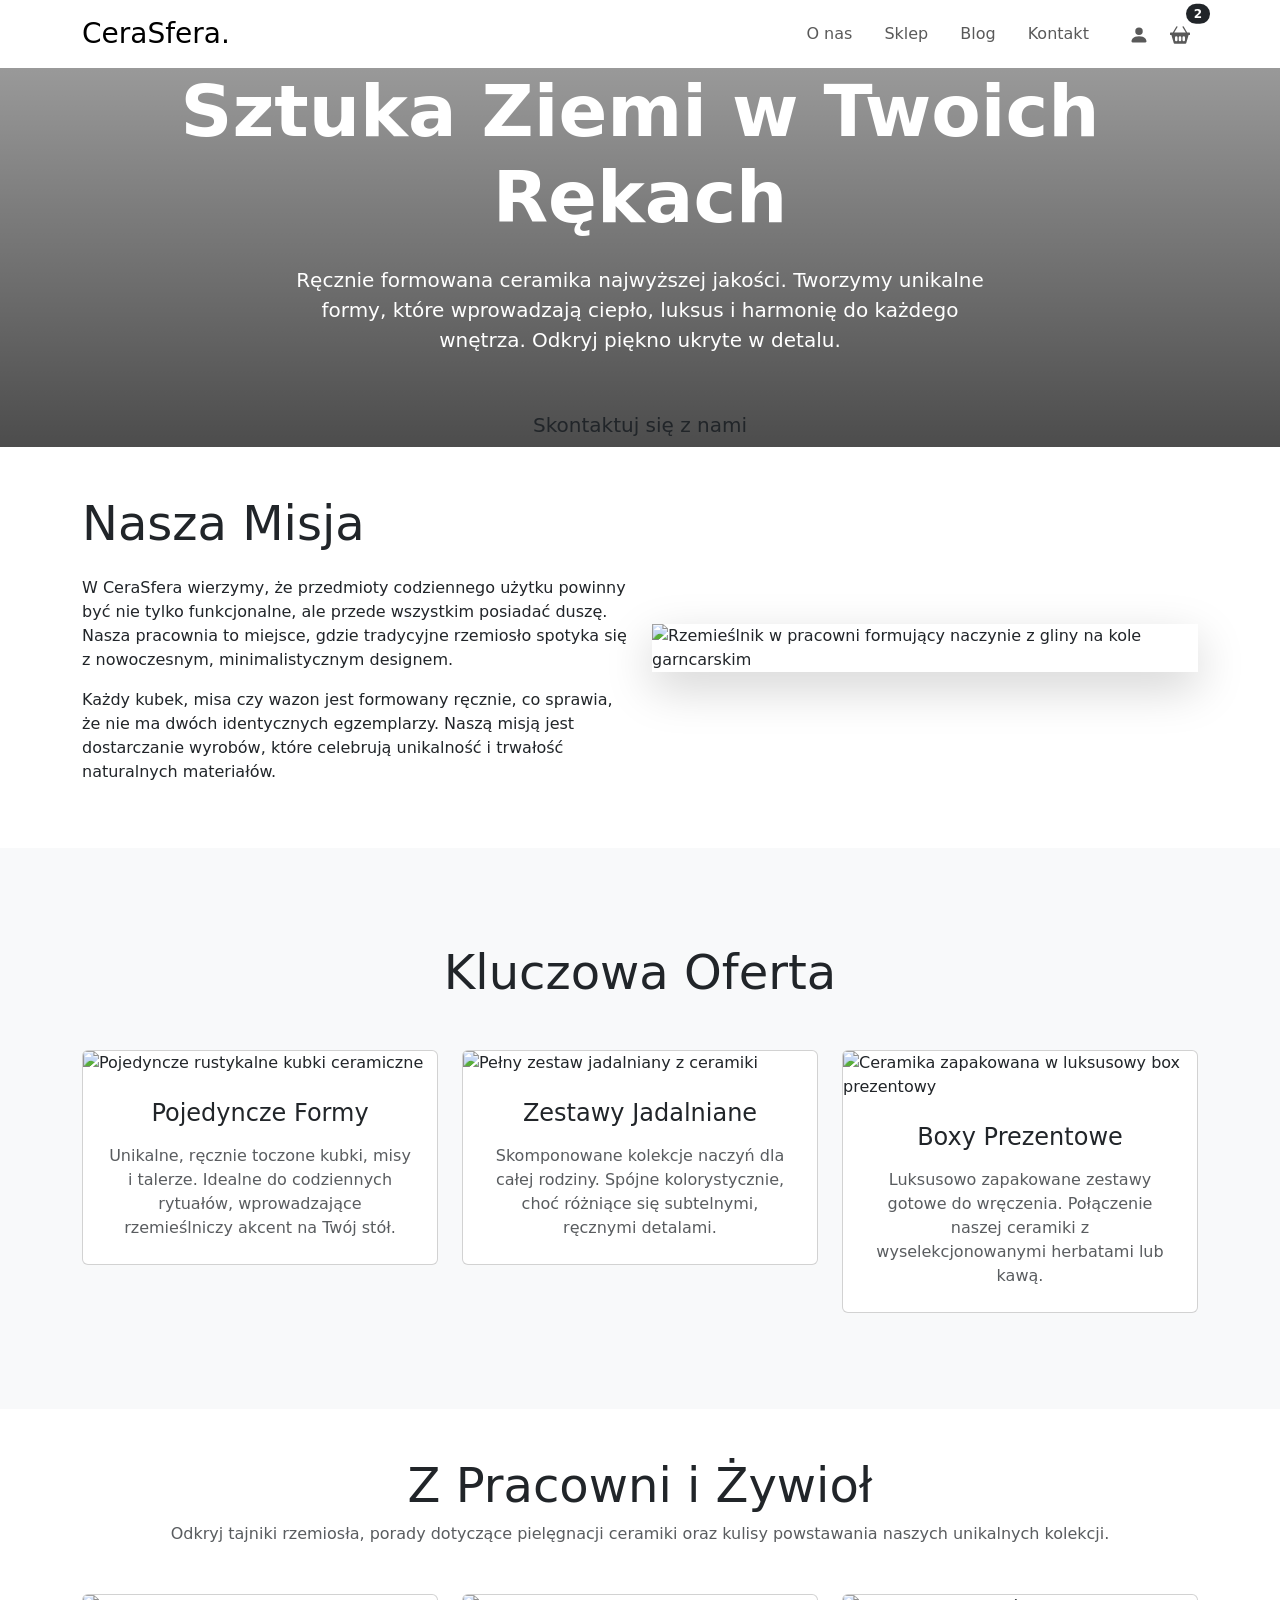
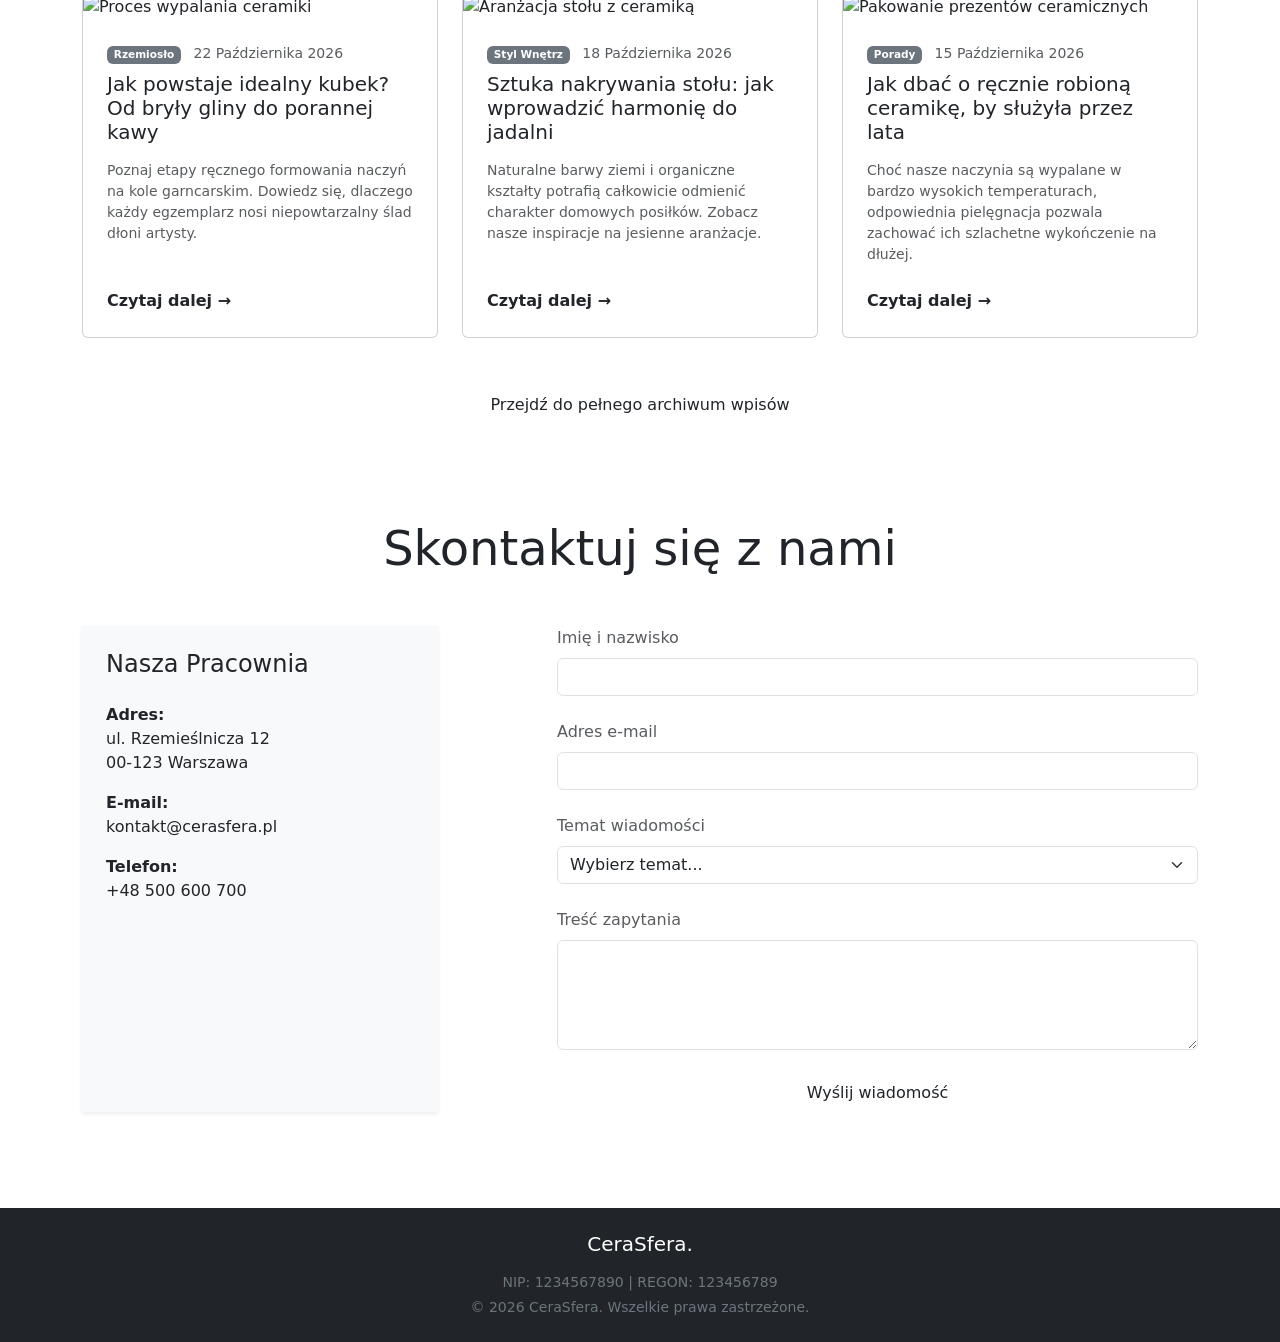
==== index.html @ 183e57df "Add initial HTML structure for CeraSfera website" ====
<!DOCTYPE html>
<html lang="pl">
<head>
    <meta charset="UTF-8">
    <meta name="viewport" content="width=device-width, initial-scale=1.0">
    
    <title>CeraSfera. - Luksusowa Ceramika</title>
    <meta name="description" content="CeraSfera. - Luksusowa, ręcznie formowana ceramika. Unikalne kubki, misy i zestawy jadalniane, które wprowadzą ciepło do Twojego wnętrza.">
    <meta property="og:title" content="CeraSfera. - Luksusowa Ceramika">
    <meta property="og:description" content="Ręcznie formowana ceramika najwyższej jakości. Odkryj piękno ukryte w detalu.">
    <meta property="og:image" content="img/tlo.jpg">

    <!-- Czcionki Google Fonts -->
    <link rel="preconnect" href="https://fonts.googleapis.com">
    <link rel="preconnect" href="https://fonts.gstatic.com" crossorigin>
    <link href="https://fonts.googleapis.com/css2?family=Cormorant+Garamond:wght@400;600&family=Lato:wght@300;400;700&display=swap" rel="stylesheet">

    <!-- Dane strukturalne JSON-LD Schema.org -->
    <script type="application/ld+json">
    {
      "@context": "https://schema.org",
      "@type": "LocalBusiness",
      "name": "CeraSfera.",
      "image": "img/tlo.jpg",
      "description": "Pracownia ręcznie formowanej ceramiki najwyższej jakości.",
      "address": {
        "@type": "PostalAddress",
        "streetAddress": "ul. Rzemieślnicza 12",
        "addressLocality": "Warszawa",
        "postalCode": "00-123",
        "addressCountry": "PL"
      },
      "telephone": "+48500600700",
      "email": "kontakt@cerasfera.pl"
    }
    </script>
    
    <link href="https://cdn.jsdelivr.net/npm/bootstrap@5.3.2/dist/css/bootstrap.min.css" rel="stylesheet">
    <link rel="stylesheet" href="style.css">
</head>
<body>

    <header>
        <nav class="navbar navbar-expand-lg">
            <div class="container">
                <a class="navbar-brand fs-3" href="index.html">CeraSfera.</a>
                <button class="navbar-toggler" type="button" data-bs-toggle="collapse" data-bs-target="#navbarNav" aria-controls="navbarNav" aria-expanded="false" aria-label="Przełącz nawigację">
                    <span class="navbar-toggler-icon"></span>
                </button>
                <div class="collapse navbar-collapse justify-content-end" id="navbarNav">
                    <ul class="navbar-nav align-items-lg-center">
                        <li class="nav-item"><a class="nav-link px-3" href="index.html#o-nas">O nas</a></li>
                        <li class="nav-item"><a class="nav-link px-3" href="sklep.html">Sklep</a></li>
                        <li class="nav-item"><a class="nav-link px-3" href="blog.html">Blog</a></li>
                        <li class="nav-item"><a class="nav-link px-3" href="index.html#kontakt">Kontakt</a></li>
                        <!-- Ikony e-commerce -->
                        <li class="nav-item ms-lg-3 mt-2 mt-lg-0">
                            <a class="nav-link px-2 d-inline-block" href="konto.html" title="Konto użytkownika">
    <svg xmlns="http://www.w3.org/2000/svg" width="20" height="20" fill="currentColor" class="bi bi-person-fill" viewBox="0 0 16 16">
      <path d="M3 14s-1 0-1-1 1-4 6-4 6 3 6 4-1 1-1 1zm5-6a3 3 0 1 0 0-6 3 3 0 0 0 0 6"/>
    </svg>
</a>
                           <a class="nav-link px-2 d-inline-block position-relative" href="koszyk.html" title="Koszyk">
    <svg xmlns="http://www.w3.org/2000/svg" width="20" height="20" fill="currentColor" class="bi bi-basket2-fill" viewBox="0 0 16 16">
      <path d="M5.929 1.757a.5.5 0 1 0-.858-.514L2.217 6H.5a.5.5 0 0 0-.5.5v1a.5.5 0 0 0 .5.5h.623l1.844 6.456A.75.75 0 0 0 3.69 15h8.622a.75.75 0 0 0 .722-.544L14.877 8h.623a.5.5 0 0 0 .5-.5v-1a.5.5 0 0 0-.5-.5h-1.717L10.93 1.243a.5.5 0 1 0-.858.514L12.617 6H3.383zM4 10a1 1 0 0 1 2 0v2a1 1 0 1 1-2 0zm3 0a1 1 0 0 1 2 0v2a1 1 0 1 1-2 0zm4-1a1 1 0 0 1 1 1v2a1 1 0 1 1-2 0v-2a1 1 0 0 1 1-1"/>
    </svg>
    <span class="position-absolute top-0 start-100 translate-middle badge rounded-pill bg-dark badge-cart">2</span>
</a>
                            </a>
                        </li>
                    </ul>
                </div>
            </div>
        </nav>
    </header>

    <main>
        <!-- Sekcja Hero (Pasek fixed-top ładnie na nią nachodzi) -->
        <section id="hero" style="background: linear-gradient(rgba(0,0,0,0.4), rgba(0,0,0,0.7)), url('img/tlo.jpg') center/cover no-repeat;">
            <div class="container text-center text-white">
                <h1 class="display-2 fw-bold mb-4">Sztuka Ziemi w Twoich Rękach</h1>
                <p class="lead mb-5 mx-auto" style="max-width: 700px;">Ręcznie formowana ceramika najwyższej jakości. Tworzymy unikalne formy, które wprowadzają ciepło, luksus i harmonię do każdego wnętrza. Odkryj piękno ukryte w detalu.</p>
                <a href="#kontakt" class="btn btn-premium fs-5">Skontaktuj się z nami</a>
            </div>
        </section>

        <!-- Sekcja O nas -->
        <section id="o-nas" class="container">
            <div class="row align-items-center my-5">
                <div class="col-md-6 mb-4 mb-md-0">
                    <h2 class="mb-4 display-5">Nasza Misja</h2>
                    <p>W CeraSfera wierzymy, że przedmioty codziennego użytku powinny być nie tylko funkcjonalne, ale przede wszystkim posiadać duszę. Nasza pracownia to miejsce, gdzie tradycyjne rzemiosło spotyka się z nowoczesnym, minimalistycznym designem.</p>
                    <p>Każdy kubek, misa czy wazon jest formowany ręcznie, co sprawia, że nie ma dwóch identycznych egzemplarzy. Naszą misją jest dostarczanie wyrobów, które celebrują unikalność i trwałość naturalnych materiałów.</p>
                </div>
                <div class="col-md-6">
                    <img src="img/tlo.jpg" alt="Rzemieślnik w pracowni formujący naczynie z gliny na kole garncarskim" class="img-fluid shadow-lg">
                </div>
            </div>
        </section>

        <!-- Sekcja Oferta z Twoimi zdjęciami -->
        <section id="oferta" class="bg-light py-5">
            <div class="container my-5">
                <h2 class="text-center mb-5 display-5">Kluczowa Oferta</h2>
                <div class="row g-4">
                    
                    <!-- Karta 1 -->
                    <div class="col-md-4">
                        <div class="card card-premium">
                            <img src="img/pojedyncze.jpg" class="card-img-top" alt="Pojedyncze rustykalne kubki ceramiczne">
                            <div class="card-body p-4 text-center">
                                <h3 class="card-title h4">Pojedyncze Formy</h3>
                                <p class="card-text text-muted mt-3">Unikalne, ręcznie toczone kubki, misy i talerze. Idealne do codziennych rytuałów, wprowadzające rzemieślniczy akcent na Twój stół.</p>
                            </div>
                        </div>
                    </div>

                    <!-- Karta 2 -->
                    <div class="col-md-4">
                        <div class="card card-premium">
                            <img src="img/zestaw.jpg" class="card-img-top" alt="Pełny zestaw jadalniany z ceramiki">
                            <div class="card-body p-4 text-center">
                                <h3 class="card-title h4">Zestawy Jadalniane</h3>
                                <p class="card-text text-muted mt-3">Skomponowane kolekcje naczyń dla całej rodziny. Spójne kolorystycznie, choć różniące się subtelnymi, ręcznymi detalami.</p>
                            </div>
                        </div>
                    </div>

                    <!-- Karta 3 -->
                    <div class="col-md-4">
                        <div class="card card-premium">
                            <img src="img/box.jpg" class="card-img-top" alt="Ceramika zapakowana w luksusowy box prezentowy">
                            <div class="card-body p-4 text-center">
                                <h3 class="card-title h4">Boxy Prezentowe</h3>
                                <p class="card-text text-muted mt-3">Luksusowo zapakowane zestawy gotowe do wręczenia. Połączenie naszej ceramiki z wyselekcjonowanymi herbatami lub kawą.</p>
                            </div>
                        </div>
                    </div>

                </div>
            </div>
        </section>

        <!-- NOWA SEKCJA: Aktualności / Blog -->
        <section id="blog" class="container py-5">
            <div class="text-center mb-5">
                <h2 class="display-5">Z Pracowni i Żywioł</h2>
                <p class="text-muted">Odkryj tajniki rzemiosła, porady dotyczące pielęgnacji ceramiki oraz kulisy powstawania naszych unikalnych kolekcji.</p>
            </div>
            <div class="row g-4">
                <!-- Karta wpisu 1 -->
                <div class="col-md-4">
                    <div class="card card-premium h-100">
                        <img src="img/pojedyncze.jpg" class="card-img-top" alt="Proces wypalania ceramiki">
                        <div class="card-body p-4 d-flex flex-column">
                            <div class="mb-2 text-muted small">
                                <span class="badge bg-secondary me-2">Rzemiosło</span> 22 Października 2026
                            </div>
                            <h3 class="card-title h5 mb-3">Jak powstaje idealny kubek? Od bryły gliny do porannej kawy</h3>
                            <p class="card-text text-muted small mb-4">Poznaj etapy ręcznego formowania naczyń na kole garncarskim. Dowiedz się, dlaczego każdy egzemplarz nosi niepowtarzalny ślad dłoni artysty.</p>
                            <a href="single.html" class="mt-auto text-decoration-none fw-bold" style="color: var(--color-accent);">Czytaj dalej &rarr;</a>
                        </div>
                    </div>
                </div>
                <!-- Karta wpisu 2 -->
                <div class="col-md-4">
                    <div class="card card-premium h-100">
                        <img src="img/zestaw.jpg" class="card-img-top" alt="Aranżacja stołu z ceramiką">
                        <div class="card-body p-4 d-flex flex-column">
                            <div class="mb-2 text-muted small">
                                <span class="badge bg-secondary me-2">Styl Wnętrz</span> 18 Października 2026
                            </div>
                            <h3 class="card-title h5 mb-3">Sztuka nakrywania stołu: jak wprowadzić harmonię do jadalni</h3>
                            <p class="card-text text-muted small mb-4">Naturalne barwy ziemi i organiczne kształty potrafią całkowicie odmienić charakter domowych posiłków. Zobacz nasze inspiracje na jesienne aranżacje.</p>
                            <a href="single.html" class="mt-auto text-decoration-none fw-bold" style="color: var(--color-accent);">Czytaj dalej &rarr;</a>
                        </div>
                    </div>
                </div>
                <!-- Karta wpisu 3 -->
                <div class="col-md-4">
                    <div class="card card-premium h-100">
                        <img src="img/box.jpg" class="card-img-top" alt="Pakowanie prezentów ceramicznych">
                        <div class="card-body p-4 d-flex flex-column">
                            <div class="mb-2 text-muted small">
                                <span class="badge bg-secondary me-2">Porady</span> 15 Października 2026
                            </div>
                            <h3 class="card-title h5 mb-3">Jak dbać o ręcznie robioną ceramikę, by służyła przez lata</h3>
                            <p class="card-text text-muted small mb-4">Choć nasze naczynia są wypalane w bardzo wysokich temperaturach, odpowiednia pielęgnacja pozwala zachować ich szlachetne wykończenie na dłużej.</p>
                            <a href="single.html" class="mt-auto text-decoration-none fw-bold" style="color: var(--color-accent);">Czytaj dalej &rarr;</a>
                        </div>
                    </div>
                </div>
            </div>
            <div class="text-center mt-5">
                <a href="blog.html" class="btn btn-premium fs-6">Przejdź do pełnego archiwum wpisów</a>
            </div>
        </section>

        <!-- Sekcja Kontakt -->
        <section id="kontakt" class="container py-5">
            <h2 class="text-center mb-5 display-5">Skontaktuj się z nami</h2>
            <div class="row justify-content-center">
                <div class="col-md-4 mb-5 mb-md-0">
                    <div class="p-4 bg-light h-100 shadow-sm">
                        <h4 class="mb-4">Nasza Pracownia</h4>
                        <p><strong>Adres:</strong><br>ul. Rzemieślnicza 12<br>00-123 Warszawa</p>
                        <p><strong>E-mail:</strong><br>kontakt@cerasfera.pl</p>
                        <p><strong>Telefon:</strong><br>+48 500 600 700</p>
                    </div>
                </div>
                <div class="col-md-7 offset-md-1">
                    <form>
                        <div class="mb-4">
                            <label for="imieNazwisko" class="form-label text-muted">Imię i nazwisko</label>
                            <input type="text" class="form-control" id="imieNazwisko" required>
                        </div>
                        <div class="mb-4">
                            <label for="email" class="form-label text-muted">Adres e-mail</label>
                            <input type="email" class="form-control" id="email" required>
                        </div>
                        <div class="mb-4">
                            <label for="temat" class="form-label text-muted">Temat wiadomości</label>
                            <select class="form-select" id="temat" required>
                                <option value="" selected disabled>Wybierz temat...</option>
                                <option value="1">Zapytanie ogólne</option>
                                <option value="2">Wycena zamówienia indywidualnego</option>
                                <option value="3">Współpraca B2B</option>
                            </select>
                        </div>
                        <div class="mb-4">
                            <label for="wiadomosc" class="form-label text-muted">Treść zapytania</label>
                            <textarea class="form-control" id="wiadomosc" rows="4" required></textarea>
                        </div>
                        <button type="submit" class="btn btn-premium w-100">Wyślij wiadomość</button>
                    </form>
                </div>
            </div>
        </section>
    </main>

    <footer class="bg-dark text-white text-center py-4 mt-5">
        <div class="container">
            <h5 class="mb-3 text-white">CeraSfera.</h5>
            <p class="mb-1 text-secondary small">NIP: 1234567890 | REGON: 123456789</p>
            <p class="mb-0 text-secondary small">&copy; 2026 CeraSfera. Wszelkie prawa zastrzeżone.</p>
        </div>
    </footer>

    <script src="https://cdn.jsdelivr.net/npm/bootstrap@5.3.2/dist/js/bootstrap.bundle.min.js"></script>
    <script>
        const navLinks = document.querySelectorAll('.nav-link');
        const menuToggle = document.getElementById('navbarNav');
        const bsCollapse = new bootstrap.Collapse(menuToggle, {toggle: false});
        navLinks.forEach((l) => {
            l.addEventListener('click', () => { if (menuToggle.classList.contains('show')) { bsCollapse.toggle() } })
        });
    </script>
</body>
</html>
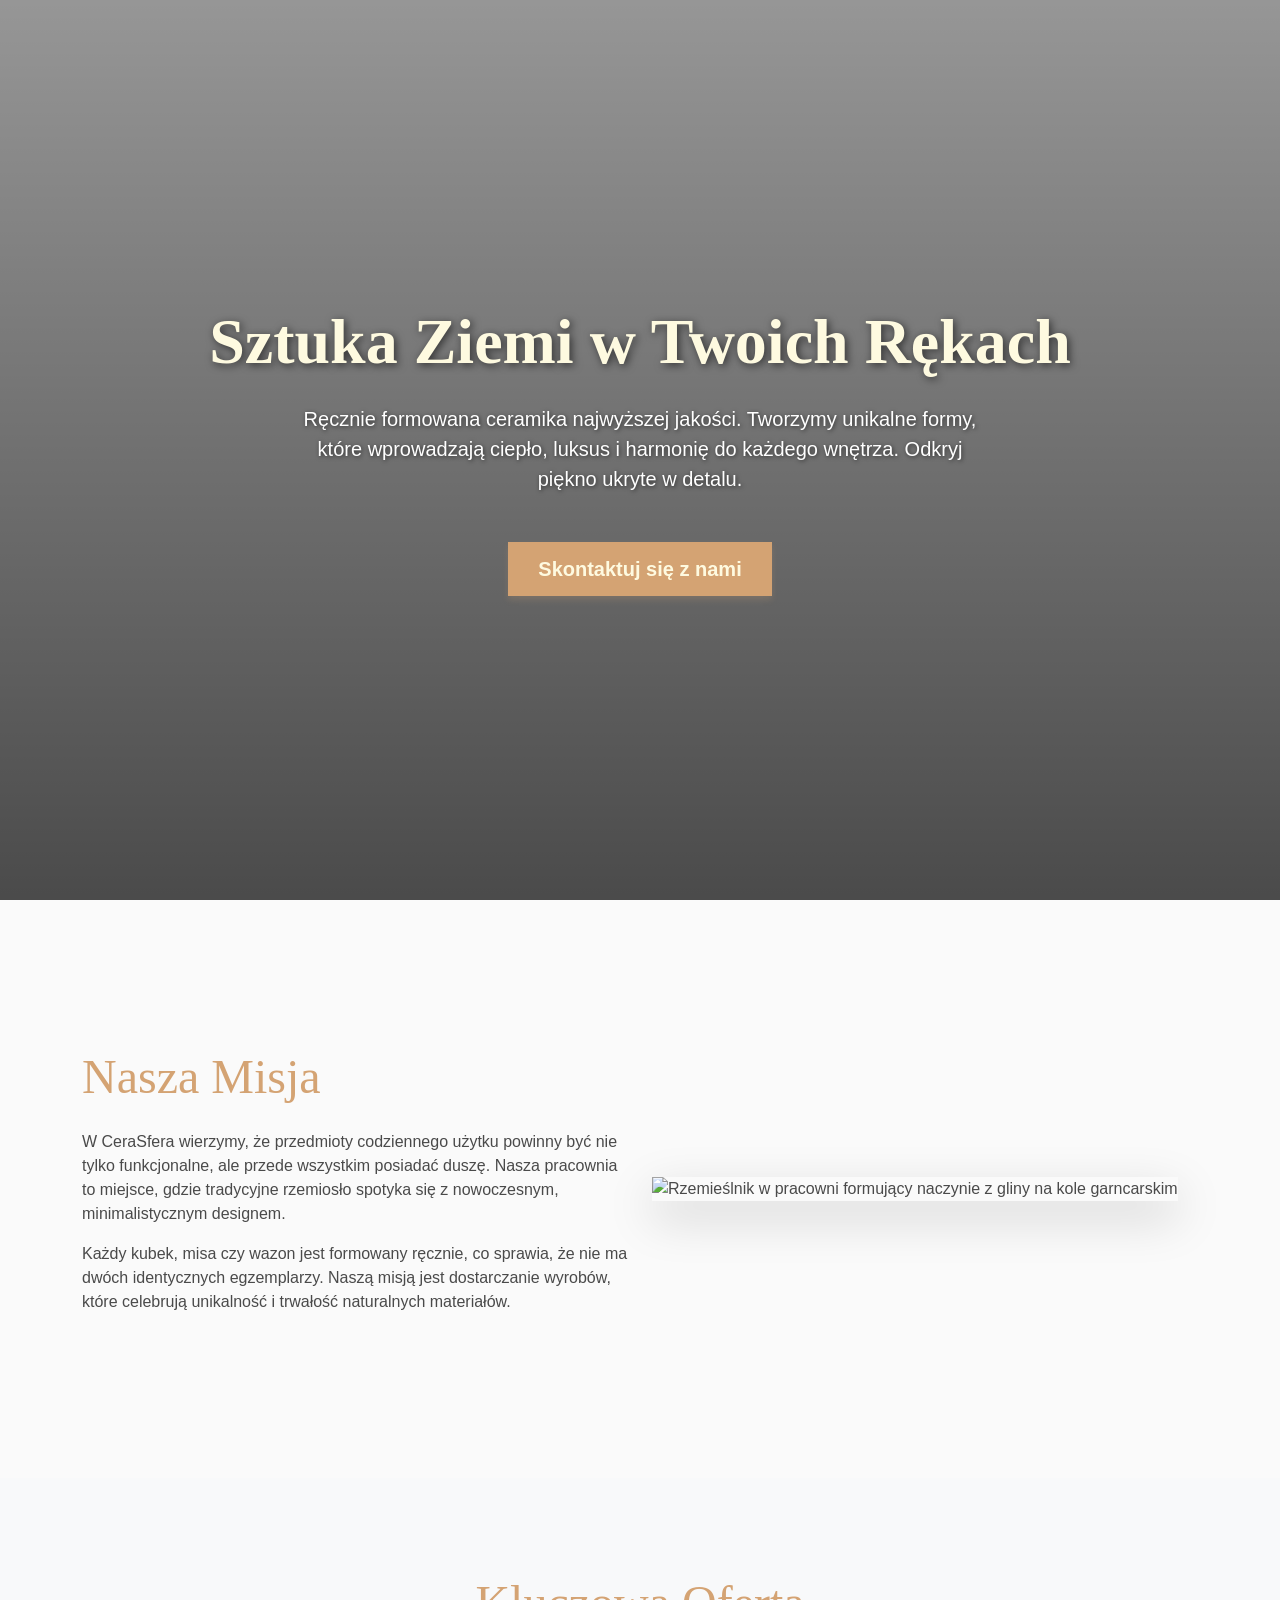
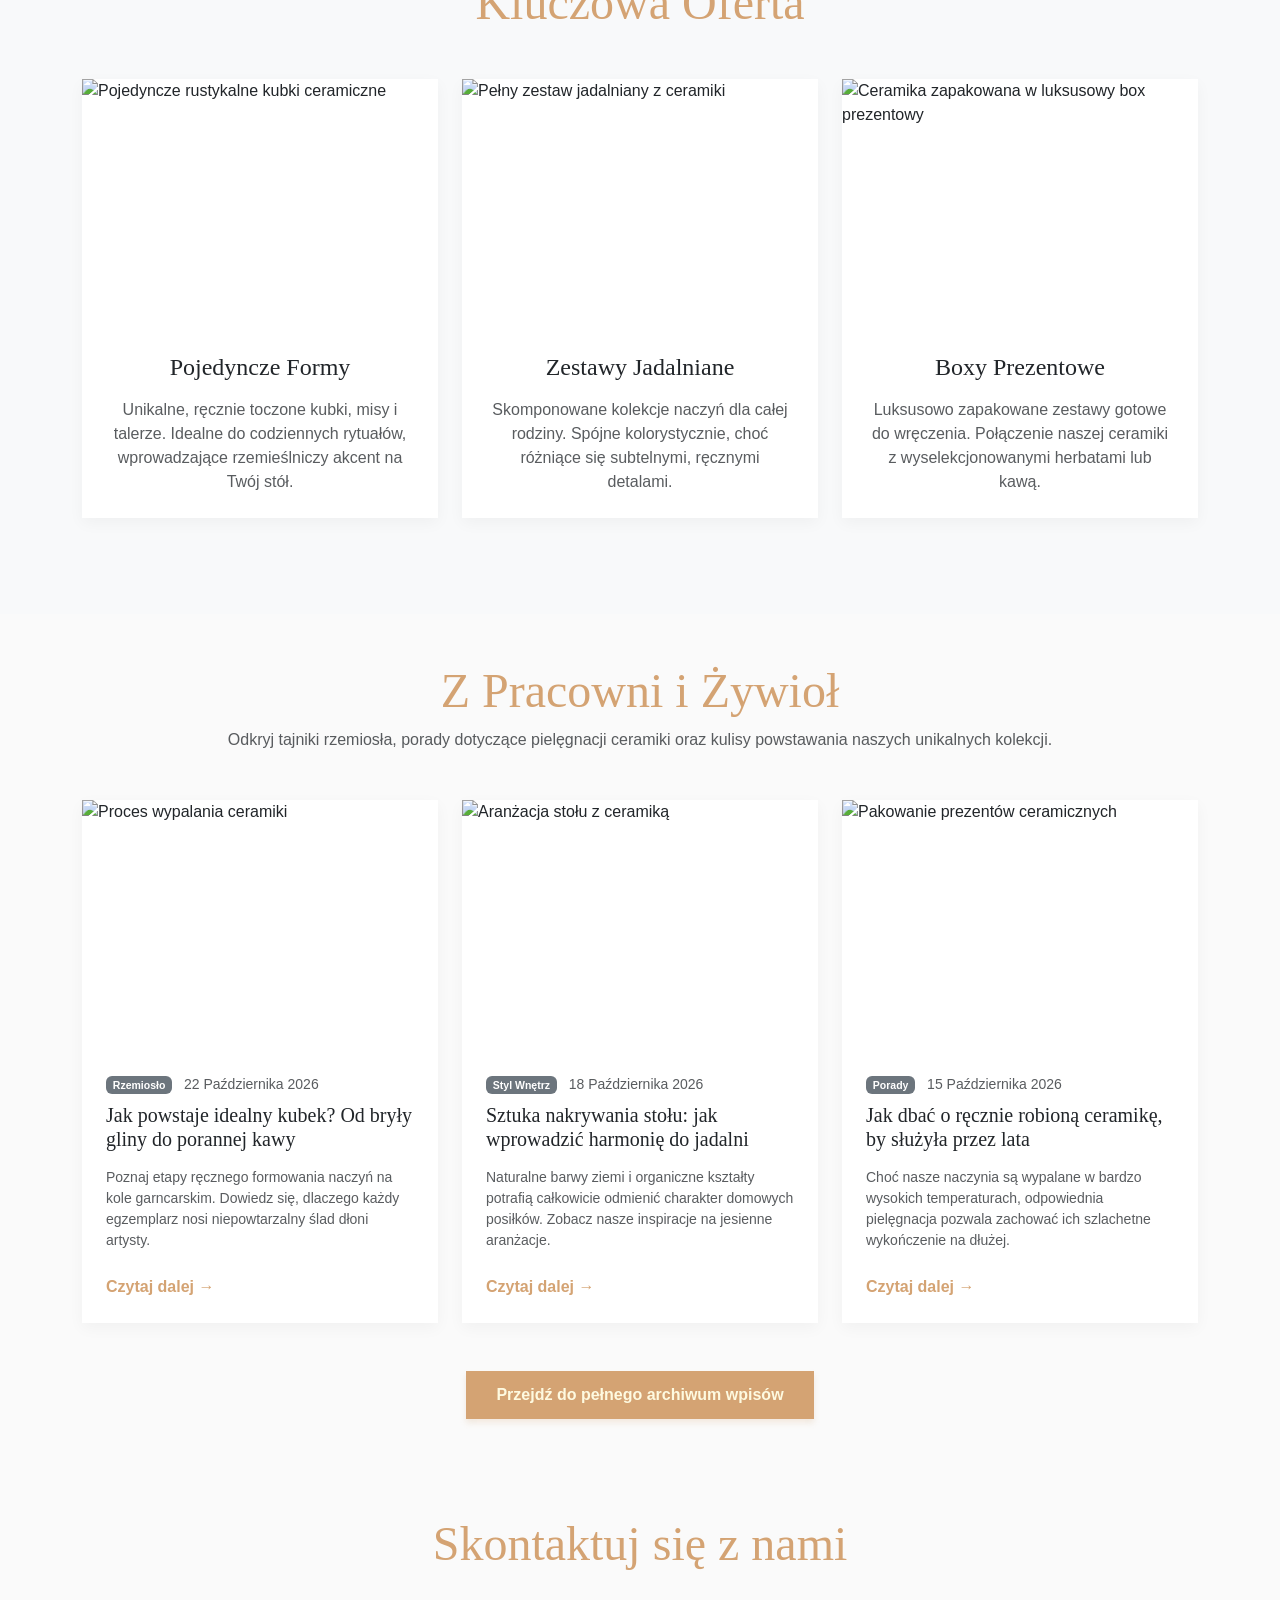
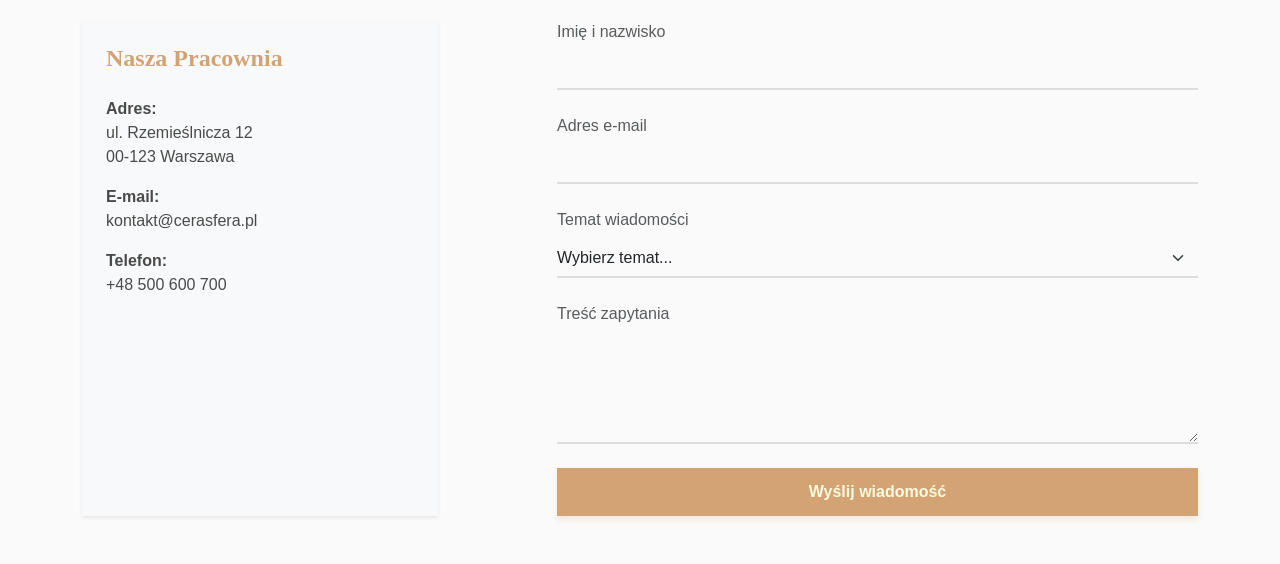
==== commit baa25712: "Refactor header and footer structure in index.html" ====
--- a/index.html
+++ b/index.html
@@ -40,39 +40,7 @@
 </head>
 <body>
 
-    <header>
-        <nav class="navbar navbar-expand-lg">
-            <div class="container">
-                <a class="navbar-brand fs-3" href="index.html">CeraSfera.</a>
-                <button class="navbar-toggler" type="button" data-bs-toggle="collapse" data-bs-target="#navbarNav" aria-controls="navbarNav" aria-expanded="false" aria-label="Przełącz nawigację">
-                    <span class="navbar-toggler-icon"></span>
-                </button>
-                <div class="collapse navbar-collapse justify-content-end" id="navbarNav">
-                    <ul class="navbar-nav align-items-lg-center">
-                        <li class="nav-item"><a class="nav-link px-3" href="index.html#o-nas">O nas</a></li>
-                        <li class="nav-item"><a class="nav-link px-3" href="sklep.html">Sklep</a></li>
-                        <li class="nav-item"><a class="nav-link px-3" href="blog.html">Blog</a></li>
-                        <li class="nav-item"><a class="nav-link px-3" href="index.html#kontakt">Kontakt</a></li>
-                        <!-- Ikony e-commerce -->
-                        <li class="nav-item ms-lg-3 mt-2 mt-lg-0">
-                            <a class="nav-link px-2 d-inline-block" href="konto.html" title="Konto użytkownika">
-    <svg xmlns="http://www.w3.org/2000/svg" width="20" height="20" fill="currentColor" class="bi bi-person-fill" viewBox="0 0 16 16">
-      <path d="M3 14s-1 0-1-1 1-4 6-4 6 3 6 4-1 1-1 1zm5-6a3 3 0 1 0 0-6 3 3 0 0 0 0 6"/>
-    </svg>
-</a>
-                           <a class="nav-link px-2 d-inline-block position-relative" href="koszyk.html" title="Koszyk">
-    <svg xmlns="http://www.w3.org/2000/svg" width="20" height="20" fill="currentColor" class="bi bi-basket2-fill" viewBox="0 0 16 16">
-      <path d="M5.929 1.757a.5.5 0 1 0-.858-.514L2.217 6H.5a.5.5 0 0 0-.5.5v1a.5.5 0 0 0 .5.5h.623l1.844 6.456A.75.75 0 0 0 3.69 15h8.622a.75.75 0 0 0 .722-.544L14.877 8h.623a.5.5 0 0 0 .5-.5v-1a.5.5 0 0 0-.5-.5h-1.717L10.93 1.243a.5.5 0 1 0-.858.514L12.617 6H3.383zM4 10a1 1 0 0 1 2 0v2a1 1 0 1 1-2 0zm3 0a1 1 0 0 1 2 0v2a1 1 0 1 1-2 0zm4-1a1 1 0 0 1 1 1v2a1 1 0 1 1-2 0v-2a1 1 0 0 1 1-1"/>
-    </svg>
-    <span class="position-absolute top-0 start-100 translate-middle badge rounded-pill bg-dark badge-cart">2</span>
-</a>
-                            </a>
-                        </li>
-                    </ul>
-                </div>
-            </div>
-        </nav>
-    </header>
+   <div id="site-header"></div>
 
     <main>
         <!-- Sekcja Hero (Pasek fixed-top ładnie na nią nachodzi) -->
@@ -238,14 +206,11 @@
         </section>
     </main>
 
-    <footer class="bg-dark text-white text-center py-4 mt-5">
-        <div class="container">
-            <h5 class="mb-3 text-white">CeraSfera.</h5>
-            <p class="mb-1 text-secondary small">NIP: 1234567890 | REGON: 123456789</p>
-            <p class="mb-0 text-secondary small">&copy; 2026 CeraSfera. Wszelkie prawa zastrzeżone.</p>
-        </div>
-    </footer>
-
+    <div id="site-footer"></div>
+
+    <!-- Skrypty -->
+    <script src="https://cdn.jsdelivr.net/npm/bootstrap@5.3.2/dist/js/bootstrap.bundle.min.js"></script>
+    <script src="main.js"></script>
     <script src="https://cdn.jsdelivr.net/npm/bootstrap@5.3.2/dist/js/bootstrap.bundle.min.js"></script>
     <script>
         const navLinks = document.querySelectorAll('.nav-link');
--- a/style.css
+++ b/style.css
@@ -0,0 +1,129 @@
+/* --- ZMIENNE KOLORYSTYCZNE --- */
+:root {
+  --color-primary: #FEFAE0;
+  --color-secondary: #CCD5AE;
+  --color-accent: #D4A373;
+  --color-text: #4A4A4A;
+}
+
+/* --- TYPOGRAFIA --- */
+body {
+  font-family: 'Lato', sans-serif;
+  font-weight: 400;
+  color: var(--color-text);
+  background-color: #FAFAFA;
+}
+
+h1, h2, h3, h4, h5, h6 {
+  font-family: 'Cormorant Garamond', serif;
+  font-weight: 600;
+  color: var(--color-accent);
+}
+
+/* --- NAWIGACJA --- */
+.navbar {
+
+  background: rgba(255, 255, 255, 0.35) !important; /* 0.35 to idealna, delikatna przezroczystość */
+  backdrop-filter: blur(10px);
+  -webkit-backdrop-filter: blur(10px);
+  box-shadow: 0 4px 30px rgba(0, 0, 0, 0.05);
+}
+
+.navbar-brand {
+  font-family: 'Cormorant Garamond', serif;
+  font-size: 2rem;
+  font-weight: 600;
+  color: #333333 !important;
+}
+
+.navbar-nav .nav-link {
+  font-weight: 700;
+  color: #333333 !important;
+  transition: color 0.3s ease;
+}
+
+.navbar-nav .nav-link:hover {
+  color: var(--color-accent) !important;
+}
+
+/* --- SEKCJA HERO --- */
+#hero {
+  min-height: 100vh;
+  display: flex;
+  align-items: center;
+  color: #fff;
+}
+
+#hero h1 {
+  color: var(--color-primary);
+  text-shadow: 2px 2px 8px rgba(0,0,0,0.6);
+  font-size: 4rem;
+  font-family: 'Cormorant Garamond', serif;
+}
+
+#hero p {
+  font-size: 1.25rem;
+  text-shadow: 1px 1px 4px rgba(0,0,0,0.6);
+  font-weight: 300;
+}
+
+/* --- PRZYCISKI --- */
+.btn-premium {
+  background-color: var(--color-accent);
+  color: var(--color-primary);
+  border: none;
+  padding: 12px 30px;
+  font-family: 'Lato', sans-serif;
+  font-weight: 700;
+  border-radius: 0; 
+  transition: all 0.4s cubic-bezier(0.25, 0.8, 0.25, 1);
+  box-shadow: 0 4px 6px rgba(212, 163, 115, 0.2);
+}
+
+.btn-premium:hover {
+  background-color: var(--color-secondary);
+  color: #333;
+  transform: translateY(-3px);
+}
+
+/* --- KARTY OFERTY --- */
+.card-premium {
+  border: none;
+  border-radius: 0;
+  background: #fff;
+  transition: all 0.4s ease;
+  box-shadow: 0 5px 15px rgba(0,0,0,0.04);
+  height: 100%;
+}
+
+.card-premium:hover {
+  transform: translateY(-10px);
+  box-shadow: 0 15px 35px rgba(0,0,0,0.1);
+}
+
+.card-img-top {
+  border-radius: 0;
+  height: 250px;
+  object-fit: cover;
+}
+
+/* --- FORMULARZ --- */
+.form-control, .form-select {
+  border: none;
+  border-bottom: 2px solid #ddd;
+  border-radius: 0;
+  background-color: transparent;
+  padding-left: 0;
+  font-family: 'Lato', sans-serif;
+}
+
+.form-control:focus, .form-select:focus {
+  box-shadow: none;
+  background-color: transparent;
+  border-bottom: 2px solid var(--color-accent);
+}
+
+/* --- ODSTĘPY SEKCJI --- */
+section {
+  padding: 100px 0;
+}
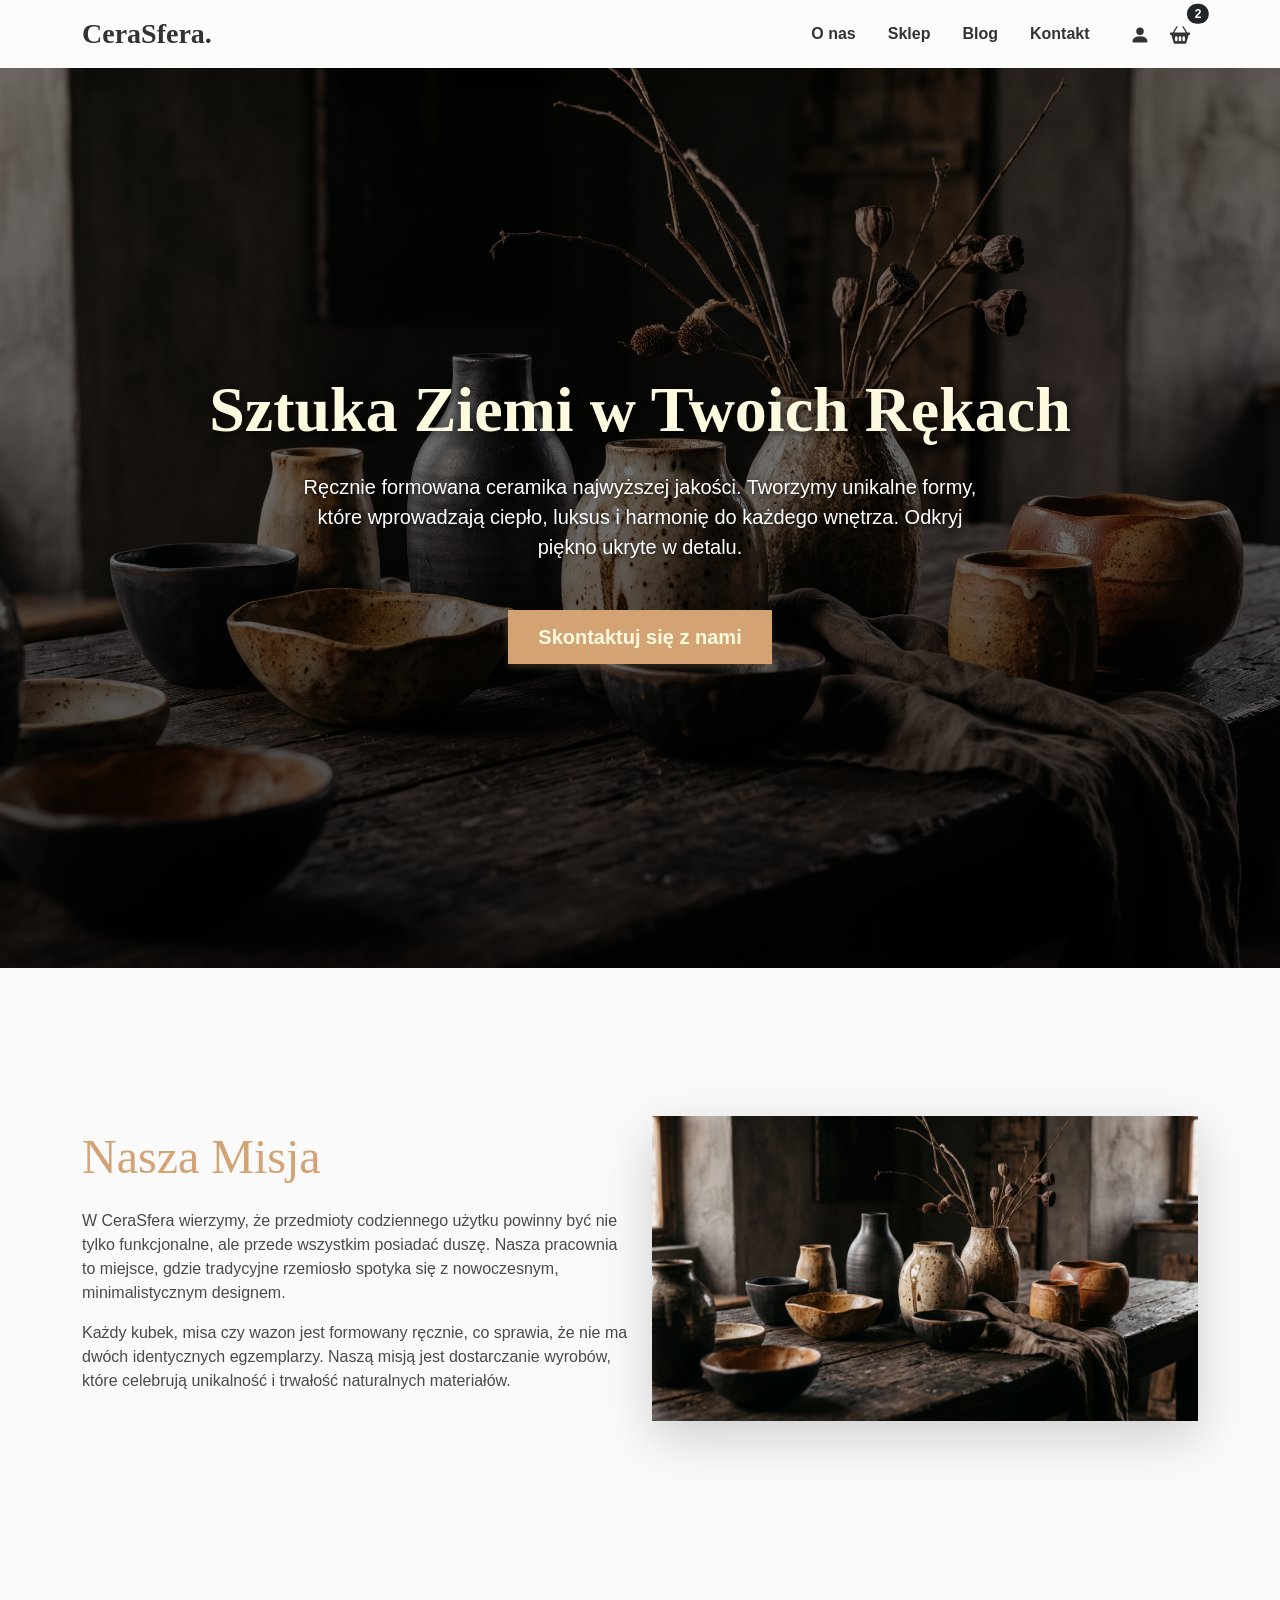
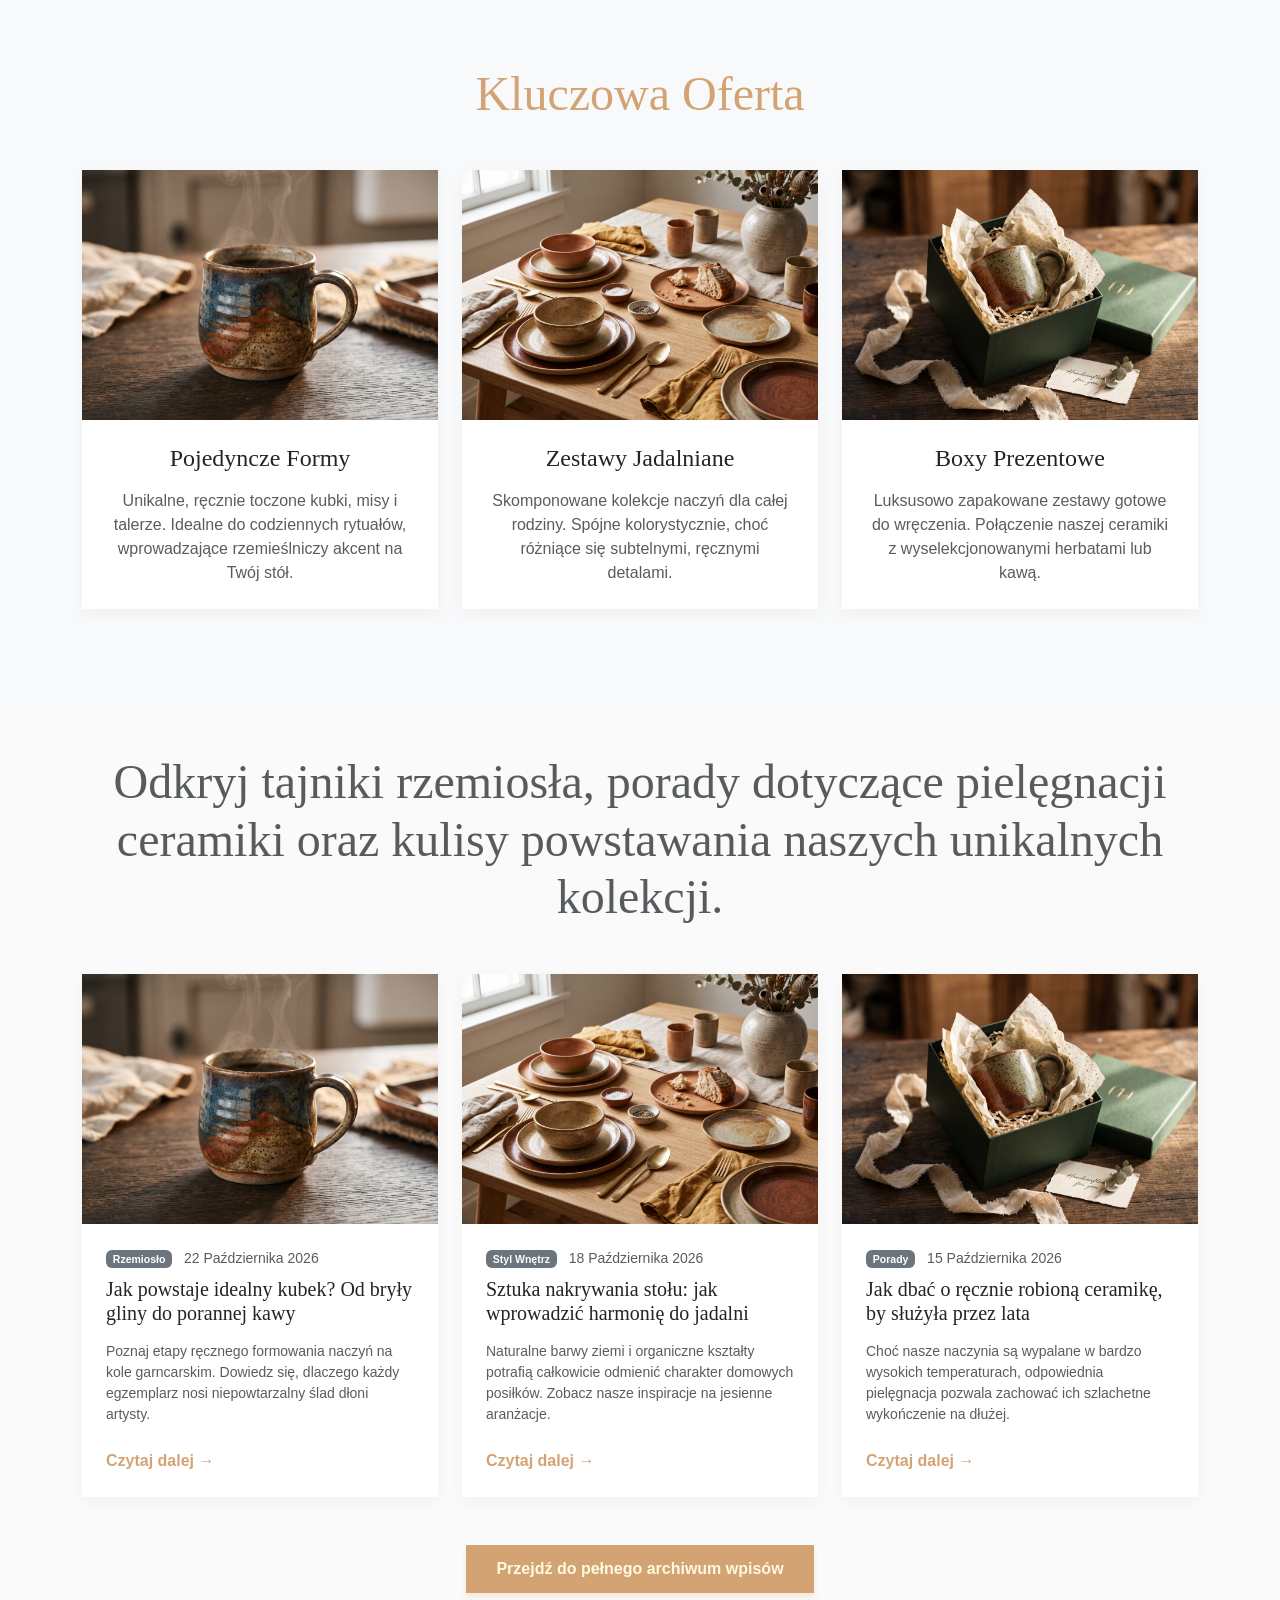
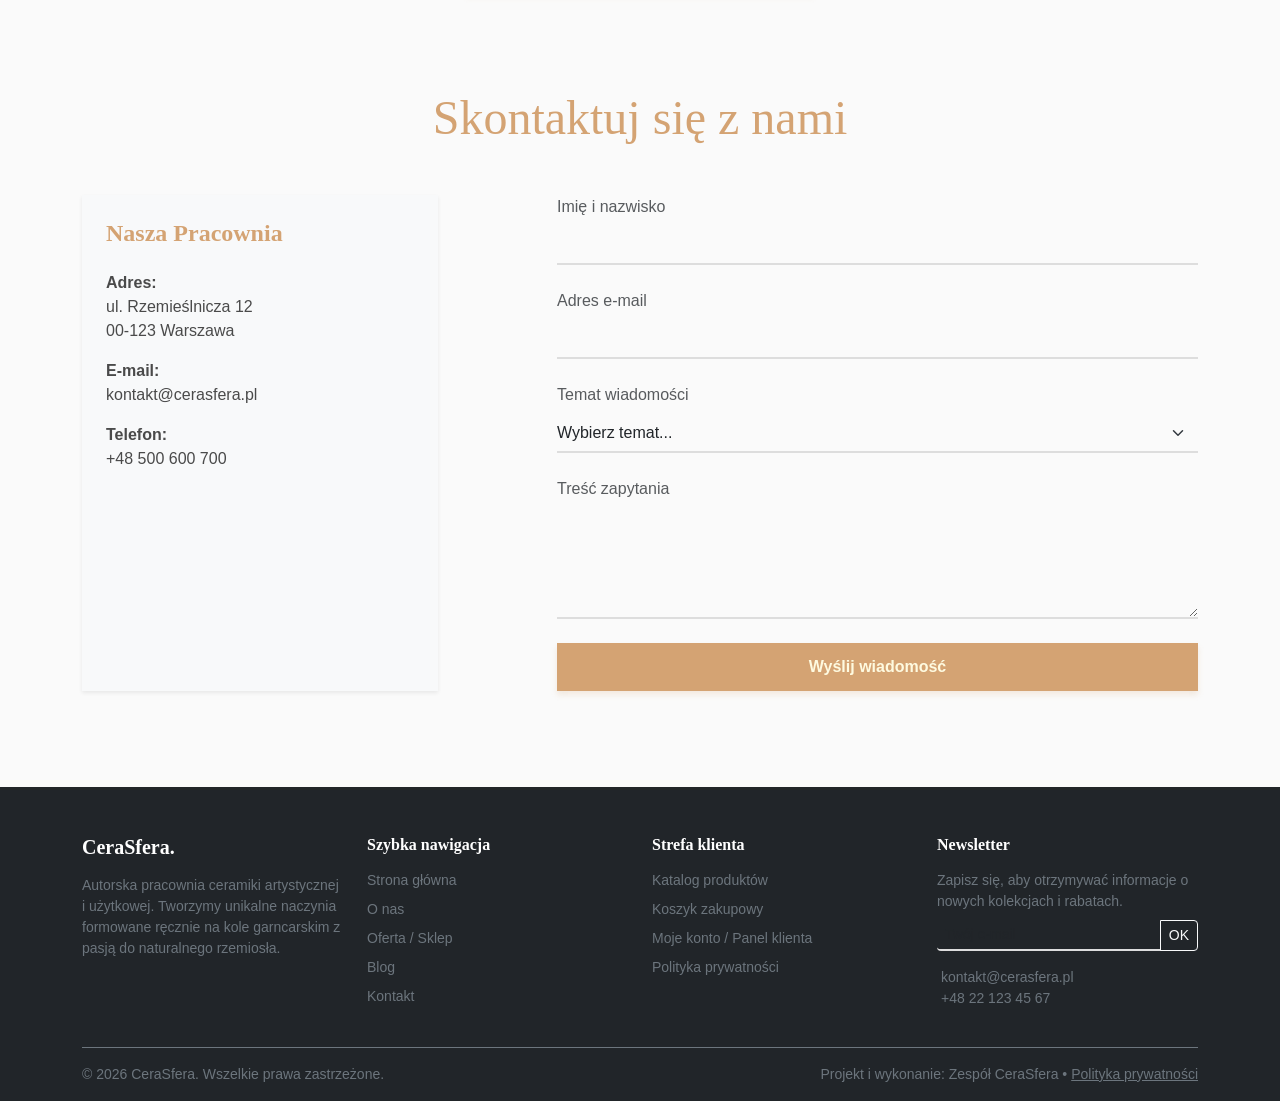
==== commit d3838f99: "Fix HTML header text and closing tag" ====
--- a/index.html
+++ b/index.html
@@ -112,7 +112,7 @@
         <!-- NOWA SEKCJA: Aktualności / Blog -->
         <section id="blog" class="container py-5">
             <div class="text-center mb-5">
-                <h2 class="display-5">Z Pracowni i Żywioł</h2>
+                <h2 class="display-5"Z Miłości do Rękodzieła</h2>
                 <p class="text-muted">Odkryj tajniki rzemiosła, porady dotyczące pielęgnacji ceramiki oraz kulisy powstawania naszych unikalnych kolekcji.</p>
             </div>
             <div class="row g-4">
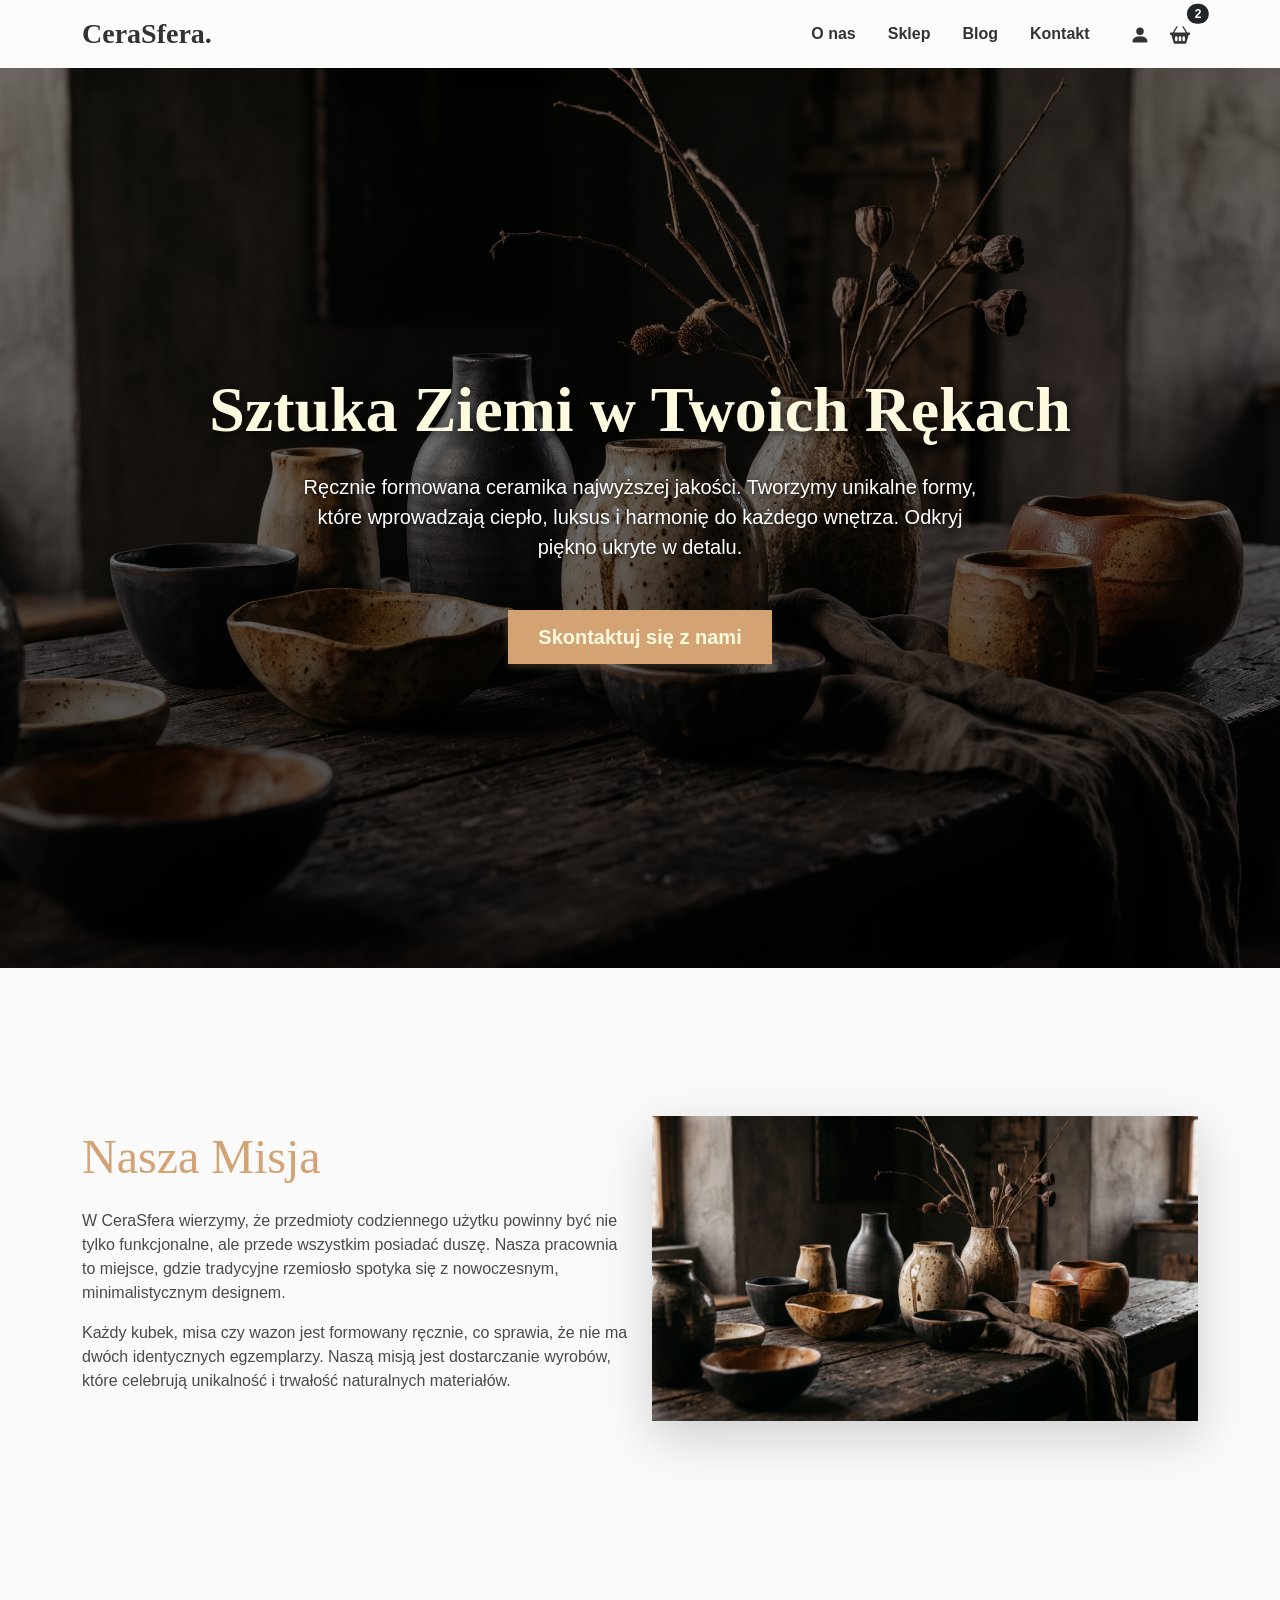
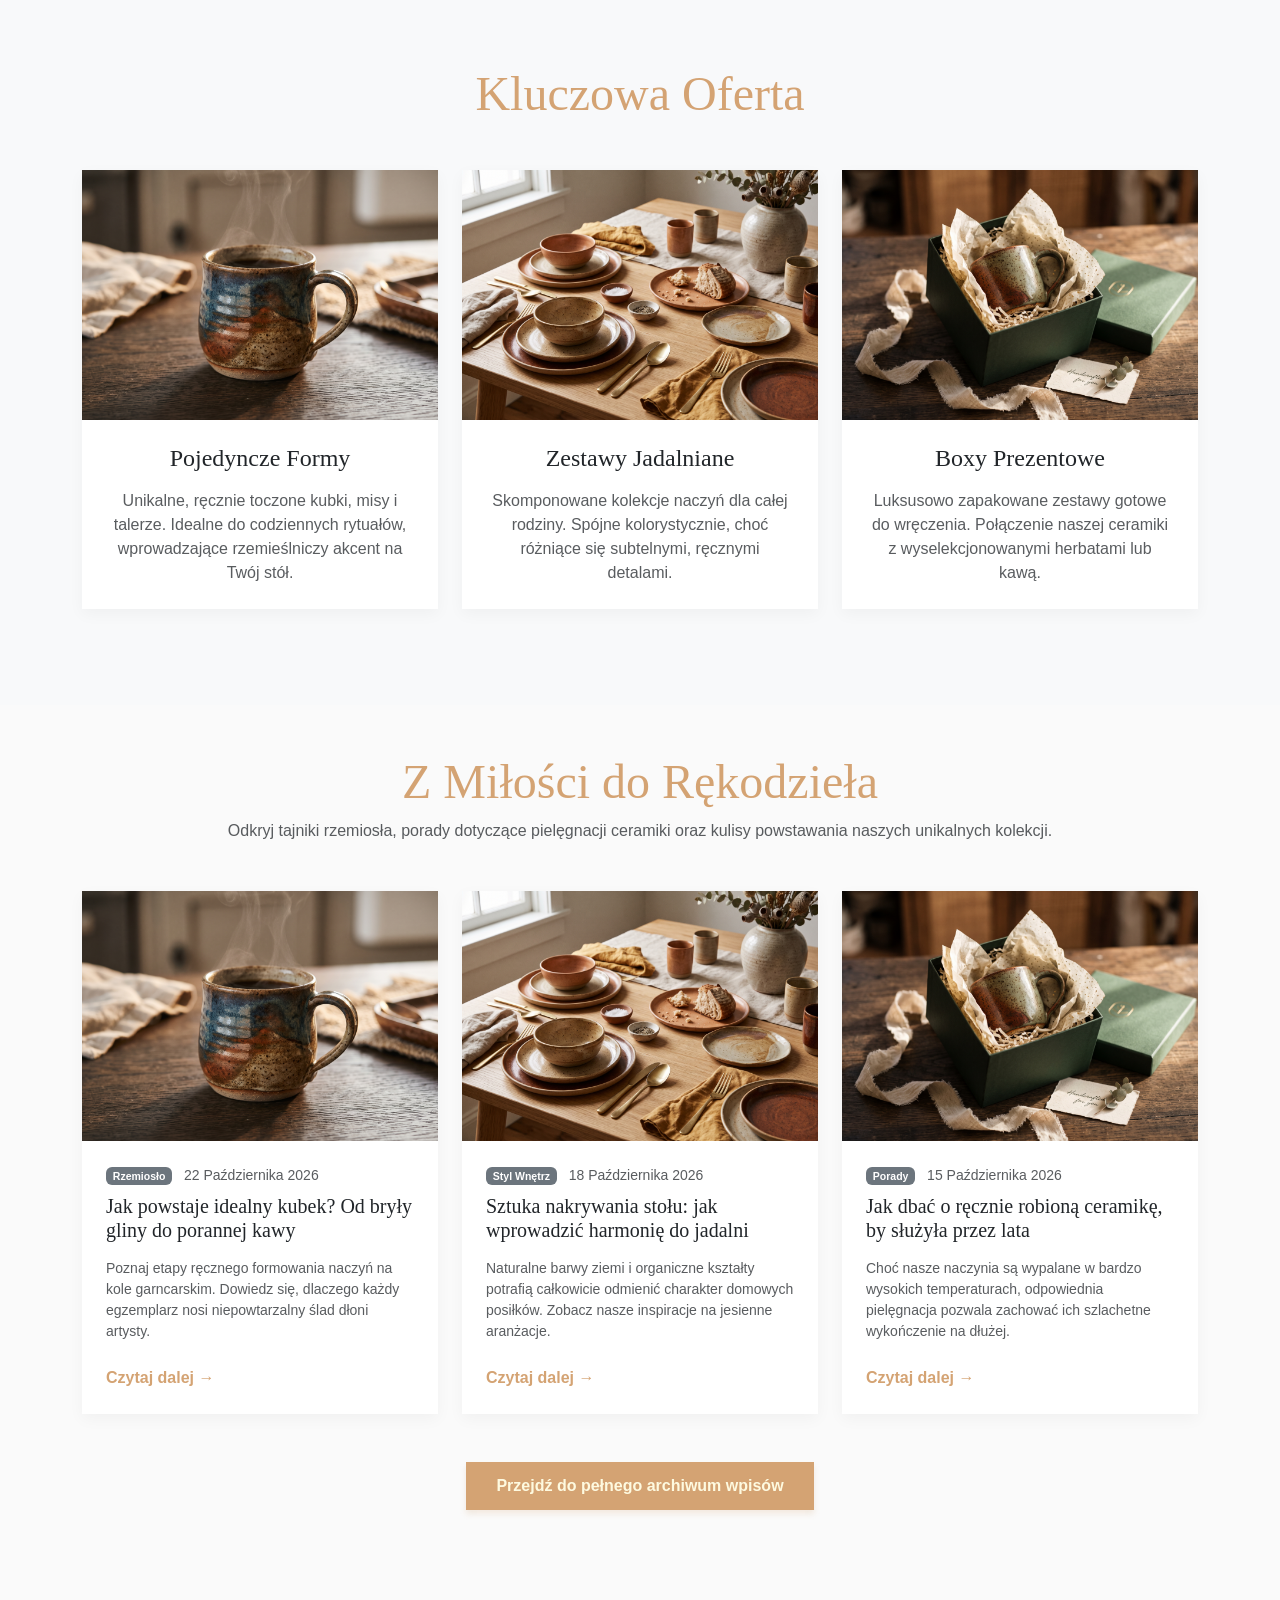
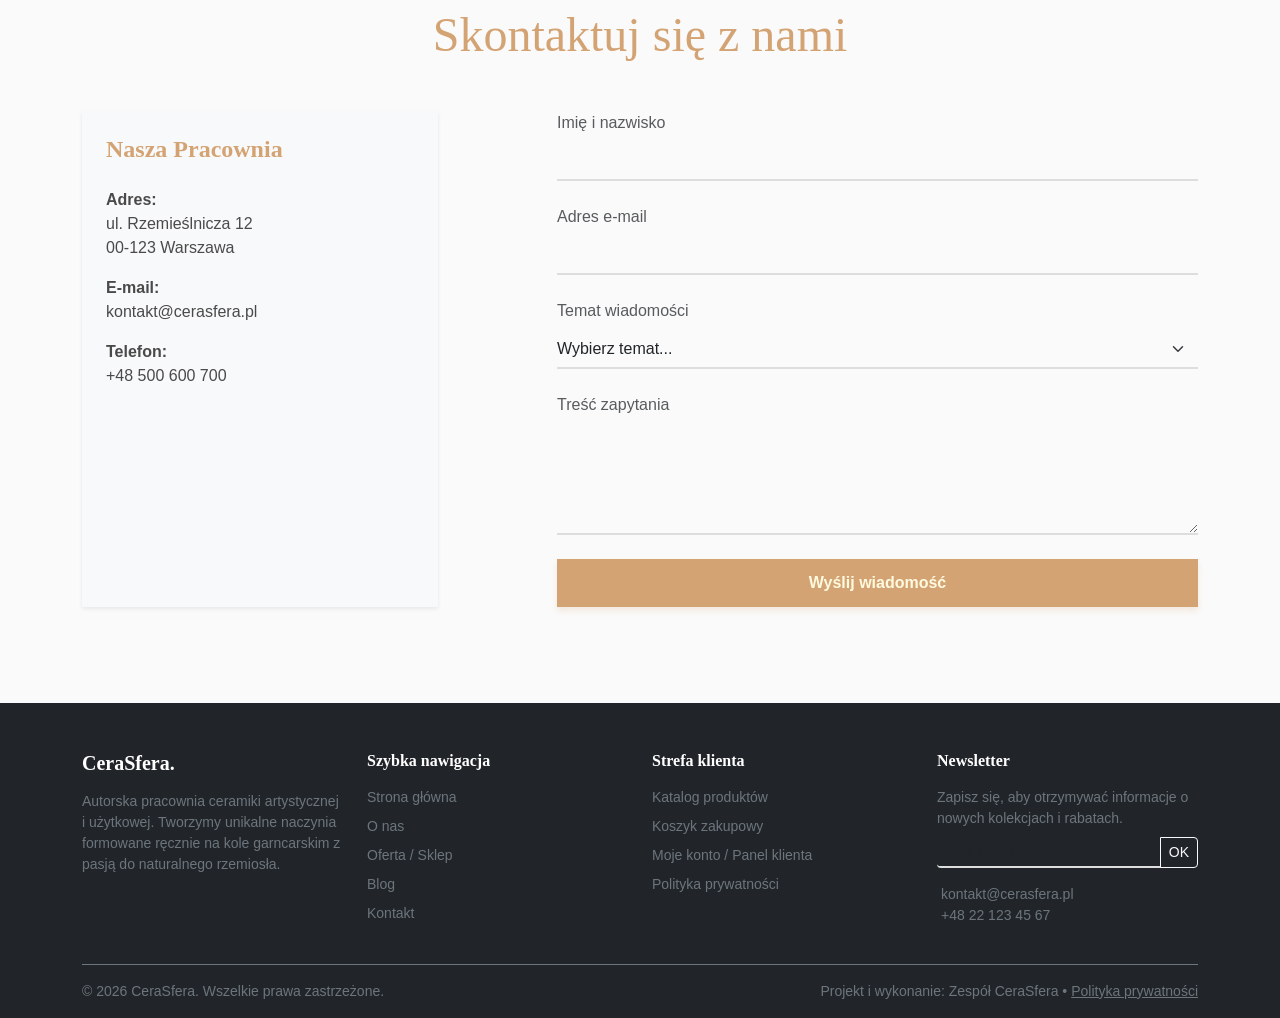
==== commit 051fad97: "Fix typo in blog section heading" ====
--- a/index.html
+++ b/index.html
@@ -112,7 +112,7 @@
         <!-- NOWA SEKCJA: Aktualności / Blog -->
         <section id="blog" class="container py-5">
             <div class="text-center mb-5">
-                <h2 class="display-5"Z Miłości do Rękodzieła</h2>
+                <h2 class="display-5">Z Miłości do Rękodzieła</h2>
                 <p class="text-muted">Odkryj tajniki rzemiosła, porady dotyczące pielęgnacji ceramiki oraz kulisy powstawania naszych unikalnych kolekcji.</p>
             </div>
             <div class="row g-4">
